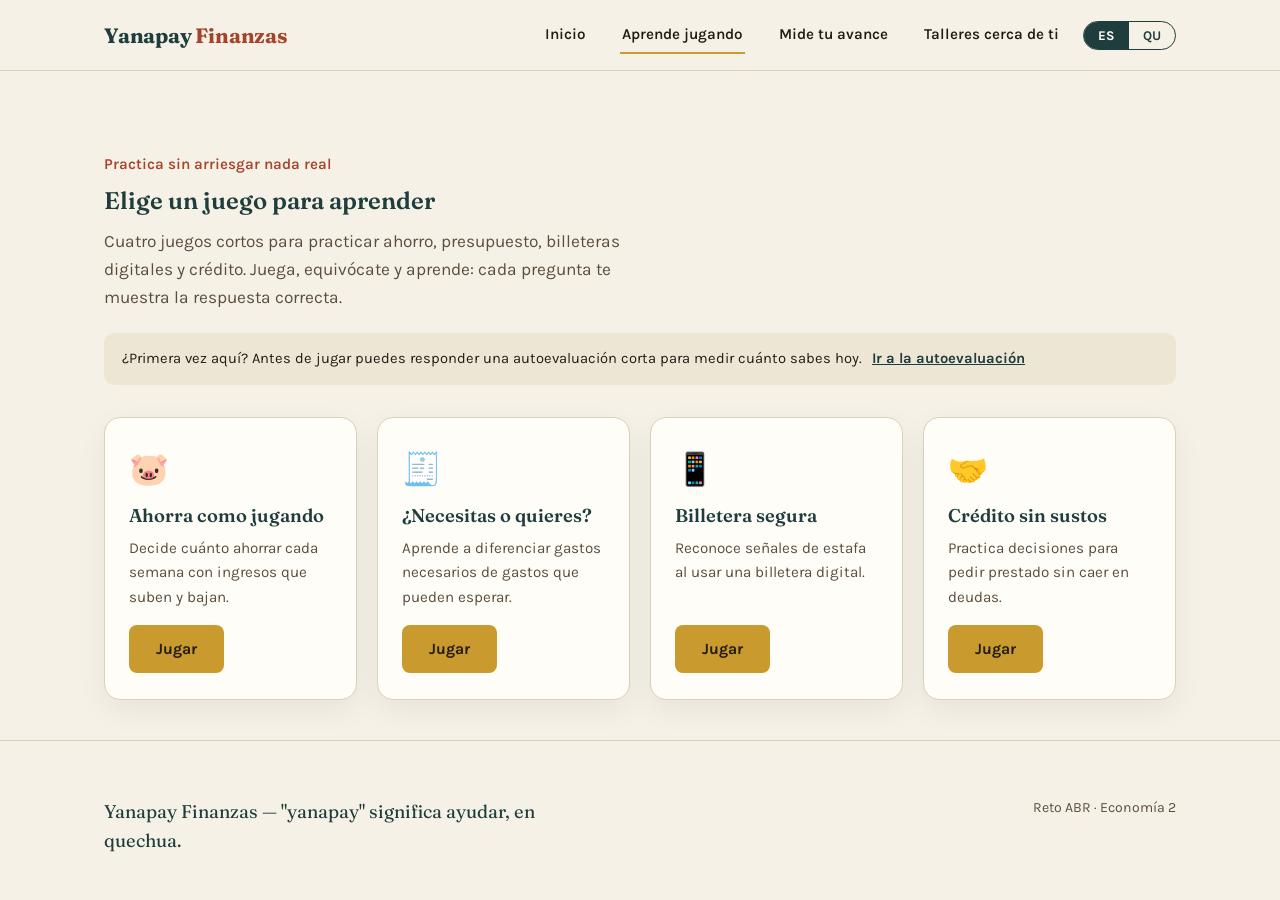
==== ahorro-jugando.html @ 049707a2 "initial commit" ====
<!DOCTYPE html>
<html lang="es">
<head>
<meta charset="UTF-8">
<meta name="viewport" content="width=device-width, initial-scale=1.0">
<title>Aprende a ahorrar jugando — Yanapay Finanzas</title>
<link rel="preconnect" href="https://fonts.googleapis.com">
<link rel="preconnect" href="https://fonts.gstatic.com" crossorigin>
<link href="https://fonts.googleapis.com/css2?family=Fraunces:opsz,wght@9..144,400;9..144,500;9..144,600;9..144,700&family=Karla:wght@400;500;600;700&display=swap" rel="stylesheet">
<link rel="stylesheet" href="css/base.css">
<link rel="stylesheet" href="css/juego.css">
</head>
<body>

<header class="nav">
  <div class="nav-inner">
    <a href="index.html" class="brand">Yanapay <span>Finanzas</span></a>
    <div class="nav-right">
      <nav class="links" id="navLinks">
        <a href="index.html" data-i18n="nav.inicio">Inicio</a>
        <a href="ahorro-jugando.html" data-i18n="nav.juego">Aprende jugando</a>
        <a href="evaluacion.html" data-i18n="nav.autoeval">Mide tu avance</a>
        <a href="talleres.html" data-i18n="nav.talleres">Talleres cerca de ti</a>
      </nav>
      <div class="lang-toggle" id="langToggle">
        <button data-lang="es">ES</button>
        <button data-lang="qu">QU</button>
      </div>
      <button class="menu-btn" id="menuBtn" aria-label="Abrir menú">
        <span></span><span></span><span></span>
      </button>
    </div>
  </div>
</header>

<section style="padding-bottom:40px;">
  <div class="wrap">

    <!-- ===================== HUB: elegir juego ===================== -->
    <div id="gameHub">
      <span class="eyebrow" data-i18n="juego.hub.eyebrow">Practica sin arriesgar nada real</span>
      <h1 data-i18n="juego.hub.title">Elige un juego para aprender</h1>
      <p class="lead" style="margin-top:14px;" data-i18n="juego.hub.lead">Cuatro juegos cortos para practicar ahorro, presupuesto, billeteras digitales y crédito. Juega, equivócate y aprende: cada pregunta te muestra la respuesta correcta.</p>

      <div class="eval-hint">
        <span data-i18n="juego.hub.eval-hint">¿Primera vez aquí? Antes de jugar puedes responder una autoevaluación corta para medir cuánto sabes hoy.</span>
        <a href="evaluacion.html" data-i18n="juego.hub.eval-link">Ir a la autoevaluación</a>
      </div>

      <div class="game-hub-grid">
        <div class="game-card">
          <div class="game-card-icon">🐷</div>
          <h3 data-i18n="juego.card1.title">Ahorra como jugando</h3>
          <p data-i18n="juego.card1.desc">Decide cuánto ahorrar cada semana con ingresos que suben y bajan.</p>
          <button class="btn btn-gold" data-open-game="savings" data-i18n="juego.cta.play">Jugar</button>
        </div>
        <div class="game-card">
          <div class="game-card-icon">🧾</div>
          <h3 data-i18n="juego.card2.title">¿Necesitas o quieres?</h3>
          <p data-i18n="juego.card2.desc">Aprende a diferenciar gastos necesarios de gastos que pueden esperar.</p>
          <button class="btn btn-gold" data-open-game="budget" data-i18n="juego.cta.play">Jugar</button>
        </div>
        <div class="game-card">
          <div class="game-card-icon">📱</div>
          <h3 data-i18n="juego.card3.title">Billetera segura</h3>
          <p data-i18n="juego.card3.desc">Reconoce señales de estafa al usar una billetera digital.</p>
          <button class="btn btn-gold" data-open-game="wallet" data-i18n="juego.cta.play">Jugar</button>
        </div>
        <div class="game-card">
          <div class="game-card-icon">🤝</div>
          <h3 data-i18n="juego.card4.title">Crédito sin sustos</h3>
          <p data-i18n="juego.card4.desc">Practica decisiones para pedir prestado sin caer en deudas.</p>
          <button class="btn btn-gold" data-open-game="credit" data-i18n="juego.cta.play">Jugar</button>
        </div>
      </div>
    </div>

    <!-- ===================== JUEGO 1: Ahorra como jugando ===================== -->
    <div id="board-savings" style="display:none;">
      <button class="back-link" data-back-hub>← <span data-i18n="juego.back">Volver a los juegos</span></button>
      <span class="eyebrow" data-i18n="idx.game-banner.eyebrow">Practica sin arriesgar nada real</span>
      <h1 data-i18n="game.title">Ahorra como jugando</h1>
      <p class="lead" style="margin-top:14px;" data-i18n="game.lead">Eres Rosa, vendes papa y choclo en la feria de tu comunidad. Cada semana ganas algo distinto. Decide cuánto guardar sin quedarte sin nada para gastos del hogar.</p>

      <div class="game-board" id="gameBoard">
        <div class="piggy-wrap">
          <div class="piggy-meter">
            <div class="meter-track"><div class="meter-fill" id="meterFill" style="width:0%;"></div></div>
            <div class="meter-label"><span data-i18n="game.meter.label">Total ahorrado</span>: S/ <span id="totalSaved">0</span></div>
          </div>
          <div class="round-info">
            <div class="week-tag"><span data-i18n="game.week">Semana</span> <span id="weekNum">1</span> / 6</div>
            <h3><span data-i18n="game.income">Ganaste</span> S/ <span id="weekIncome">0</span></h3>
            <p id="weekEvent"></p>
          </div>
        </div>

        <p style="font-weight:700;margin-top:26px;" data-i18n="game.choice.q">¿Cuánto apartas esta semana?</p>
        <div class="choice-row" id="choiceRow"></div>

        <div class="feedback-box" id="feedbackBox"></div>
      </div>

      <div class="game-board" id="resultBoard" style="display:none;">
        <div class="badge-result">
          <div class="medal" id="resultMedal">🥉</div>
          <h3 id="resultBadgeName" data-i18n="game.badge.bronze">Ahorrista bronce</h3>
          <p><span data-i18n="game.result.total">Ahorraste en total</span>: S/ <span id="resultTotal">0</span></p>
          <p id="resultTip" style="max-width:50ch;margin:14px auto 0;color:var(--ink-soft);"></p>
          <div style="margin-top:22px;display:flex;gap:12px;justify-content:center;flex-wrap:wrap;">
            <button class="btn btn-gold" id="playAgainBtn" data-i18n="game.play-again">Jugar de nuevo</button>
            <button class="btn btn-outline" data-back-hub data-i18n="juego.back">Volver a los juegos</button>
          </div>
        </div>
      </div>
    </div>

    <!-- ===================== JUEGO 2: ¿Necesitas o quieres? (Presupuesto) ===================== -->
    <div id="board-budget" style="display:none;">
      <button class="back-link" data-back-hub>← <span data-i18n="juego.back">Volver a los juegos</span></button>
      <span class="eyebrow" data-i18n="idx.lesson.presupuesto.title">Presupuesto</span>
      <h1 data-i18n="juego.card2.title">¿Necesitas o quieres?</h1>
      <p class="lead" style="margin-top:14px;" data-i18n="juego.card2.desc">Aprende a diferenciar gastos necesarios de gastos que pueden esperar.</p>
      <div class="game-board">
        <div class="quiz-area"></div>
        <div class="quiz-result" style="display:none;"></div>
      </div>
    </div>

    <!-- ===================== JUEGO 3: Billetera segura ===================== -->
    <div id="board-wallet" style="display:none;">
      <button class="back-link" data-back-hub>← <span data-i18n="juego.back">Volver a los juegos</span></button>
      <span class="eyebrow" data-i18n="idx.lesson.billeteras.title">Billeteras digitales</span>
      <h1 data-i18n="juego.card3.title">Billetera segura</h1>
      <p class="lead" style="margin-top:14px;" data-i18n="juego.card3.desc">Reconoce señales de estafa al usar una billetera digital.</p>
      <div class="game-board">
        <div class="quiz-area"></div>
        <div class="quiz-result" style="display:none;"></div>
      </div>
    </div>

    <!-- ===================== JUEGO 4: Crédito sin sustos ===================== -->
    <div id="board-credit" style="display:none;">
      <button class="back-link" data-back-hub>← <span data-i18n="juego.back">Volver a los juegos</span></button>
      <span class="eyebrow" data-i18n="idx.lesson.credito.title">Crédito responsable</span>
      <h1 data-i18n="juego.card4.title">Crédito sin sustos</h1>
      <p class="lead" style="margin-top:14px;" data-i18n="juego.card4.desc">Practica decisiones para pedir prestado sin caer en deudas.</p>
      <div class="game-board">
        <div class="quiz-area"></div>
        <div class="quiz-result" style="display:none;"></div>
      </div>
    </div>

  </div>
</section>

<footer>
  <div class="wrap footer-grid">
    <div class="footer-tag" data-i18n="idx.footer.tag">Yanapay Finanzas — "yanapay" significa ayudar, en quechua.</div>
    <div class="footer-meta">
      <span data-i18n="idx.footer.meta">Reto ABR · Economía 2</span>
    </div>
  </div>
</footer>

<script src="js/main.js"></script>
<script src="js/juego.js"></script>
</body>
</html>
---- css/base.css ----
:root{
  --bg:#F5F1E7;
  --bg-alt:#EDE6D5;
  --ink:#241C14;
  --ink-soft:#5C4E3E;
  --primary:#1F3D3D;
  --primary-light:#2E5656;
  --gold:#C99A2E;
  --clay:#A6432B;
  --green:#4C7A5E;
  --line:#DBD0B8;
  --paper:#FFFDF8;
}
*{box-sizing:border-box;}
html{scroll-behavior:smooth;}
body{
  margin:0;
  background:var(--bg);
  color:var(--ink);
  font-family:'Karla',Arial,sans-serif;
  line-height:1.6;
  -webkit-font-smoothing:antialiased;
}
h1,h2,h3{
  font-family:'Fraunces',serif;
  color:var(--primary);
  margin:0;
  line-height:1.15;
  font-weight:600;
}
a{color:inherit;}
img,svg{max-width:100%;display:block;}
.wrap{max-width:1120px;margin:0 auto;padding:0 24px;}
section{padding:80px 0;}
.eyebrow{
  font-size:0.95em;
  color:var(--clay);
  font-weight:600;
  margin-bottom:10px;
  display:inline-block;
}
p.lead{font-size:1.08em;color:var(--ink-soft);max-width:54ch;}

/* NAV */
header.nav{
  position:sticky;top:0;z-index:50;
  background:rgba(245,241,231,0.92);
  backdrop-filter:blur(6px);
  border-bottom:1px solid var(--line);
}
.nav-inner{
  max-width:1120px;margin:0 auto;padding:16px 24px;
  display:flex;align-items:center;justify-content:space-between;
}
.brand{
  font-family:'Fraunces',serif;font-weight:700;font-size:1.3em;
  color:var(--primary);text-decoration:none;letter-spacing:-0.01em;
}
.brand span{color:var(--clay);}
nav.links{display:flex;gap:32px;align-items:center;}
nav.links a{
  text-decoration:none;color:var(--ink);font-weight:600;font-size:0.95em;
  padding:6px 2px;border-bottom:2px solid transparent;transition:border-color .18s;
}
nav.links a:hover,nav.links a.active{border-color:var(--gold);}
.lang-toggle{
  display:flex;border:1.5px solid var(--primary);border-radius:999px;overflow:hidden;
  font-size:0.82em;font-weight:700;
}
.lang-toggle button{
  background:none;border:none;padding:6px 14px;cursor:pointer;color:var(--primary);
  font-family:'Karla',sans-serif;font-weight:700;
}
.lang-toggle button.active{background:var(--primary);color:var(--paper);}
.menu-btn{
  display:none;background:none;border:none;cursor:pointer;flex-direction:column;gap:5px;padding:6px;
}
.menu-btn span{width:24px;height:2.5px;background:var(--ink);display:block;}
.nav-right{display:flex;align-items:center;gap:22px;}

/* BUTTONS */
.cta-row{display:flex;gap:16px;flex-wrap:wrap;}
.btn{
  display:inline-block;padding:14px 26px;border-radius:8px;font-weight:700;
  text-decoration:none;font-size:0.98em;transition:transform .15s, box-shadow .15s;
  border:1.5px solid transparent;cursor:pointer;font-family:'Karla',sans-serif;
}
.btn-primary{background:var(--clay);color:var(--paper);}
.btn-primary:hover{transform:translateY(-2px);box-shadow:0 6px 16px rgba(166,67,43,0.28);}
.btn-ghost{border-color:var(--primary);color:var(--primary);background:none;}
.btn-ghost:hover{background:var(--primary);color:var(--paper);}
.btn-gold{background:var(--gold);color:var(--ink);}
.btn-gold:hover{transform:translateY(-2px);box-shadow:0 6px 16px rgba(201,154,46,0.35);}
.btn:disabled{opacity:0.4;cursor:not-allowed;transform:none;box-shadow:none;}

/* FOOTER */
footer{padding:56px 0 40px;border-top:1px solid var(--line);}
.footer-grid{display:flex;justify-content:space-between;flex-wrap:wrap;gap:24px;}
.footer-tag{font-family:'Fraunces',serif;font-size:1.15em;color:var(--primary);max-width:36ch;}
.footer-meta{color:var(--ink-soft);font-size:0.88em;}

/* NAV responsive (igual en las 3 páginas) */
@media (max-width:860px){
  nav.links{
    position:fixed;top:66px;left:0;right:0;background:var(--bg);
    flex-direction:column;align-items:flex-start;gap:0;
    border-bottom:1px solid var(--line);
    max-height:0;overflow:hidden;transition:max-height .25s ease;
  }
  nav.links.open{max-height:320px;}
  nav.links a{width:100%;padding:16px 24px;border-bottom:1px solid var(--line);}
  .menu-btn{display:flex;}
  .nav-right .lang-toggle{display:none;}
}
@media (max-width:520px){
  section{padding:56px 0;}
}
---- css/juego.css ----
/* Estilos exclusivos de ahorro-jugando.html: hub de juegos, tablero de
   ahorro, medidor, resultado y el motor de quiz (juegos 2, 3 y 4). */

/* ---- Hub de selección de juegos ---- */
.game-hub-grid{
  display:grid;
  grid-template-columns:repeat(auto-fit, minmax(240px, 1fr));
  gap:20px;
  margin-top:32px;
}
.game-card{
  background:var(--paper);border-radius:16px;padding:26px 24px;
  box-shadow:0 10px 30px rgba(0,0,0,0.06);border:1px solid var(--line);
  display:flex;flex-direction:column;gap:10px;
}
.game-card .game-card-icon{font-size:2em;}
.game-card h3{margin:0;font-size:1.15em;color:var(--primary);}
.game-card p{margin:0;color:var(--ink-soft);font-size:0.95em;flex:1;}
.game-card .btn{align-self:flex-start;margin-top:6px;}

/* ---- Tablero del juego 1: Ahorra como jugando ---- */
.game-board{
  background:var(--paper);border-radius:16px;padding:36px;
  box-shadow:0 10px 30px rgba(0,0,0,0.06);margin-top:36px;
}
.piggy-wrap{display:flex;gap:36px;flex-wrap:wrap;align-items:center;}
.piggy-meter{flex:1 1 240px;}
.meter-track{
  height:22px;background:var(--bg-alt);border-radius:999px;overflow:hidden;border:1px solid var(--line);
}
.meter-fill{
  height:100%;background:linear-gradient(90deg,var(--green),var(--gold));width:0%;
  transition:width .5s ease;
}
.meter-label{margin-top:10px;font-weight:700;color:var(--primary);}
.round-info{flex:2 1 320px;}
.round-info .week-tag{color:var(--clay);font-weight:700;font-size:0.9em;}
.round-info h3{margin-top:6px;font-size:1.3em;}
.round-info p{color:var(--ink-soft);}
.choice-row{display:flex;gap:12px;flex-wrap:wrap;margin-top:18px;}
.choice-btn{
  background:var(--bg);border:1.5px solid var(--primary);border-radius:8px;
  padding:12px 18px;font-weight:700;color:var(--primary);cursor:pointer;font-family:'Karla',sans-serif;
}
.choice-btn:hover{background:var(--primary);color:var(--paper);}
.feedback-box{
  margin-top:22px;padding:16px 18px;border-radius:8px;background:var(--bg-alt);
  border-left:4px solid var(--gold);font-size:0.95em;display:none;
}
.feedback-box.show{display:block;}
.badge-result{text-align:center;padding:30px 10px;}
.badge-result .medal{font-size:3em;}
.badge-result h3{margin-top:10px;font-size:1.5em;}

/* Botón secundario simple, usado para "volver a los juegos" */
.btn.btn-outline{
  background:transparent;border:1.5px solid var(--primary);color:var(--primary);
}
.btn.btn-outline:hover{background:var(--primary);color:var(--paper);}
.back-link{
  display:inline-flex;align-items:center;gap:6px;margin-bottom:18px;
  background:none;border:none;color:var(--primary);font-weight:700;
  cursor:pointer;font-family:'Karla',sans-serif;font-size:0.95em;padding:0;
}
.back-link:hover{text-decoration:underline;}

/* ---- Motor de quiz (juegos 2, 3 y 4) ---- */
.quiz-progress{
  font-weight:700;color:var(--clay);font-size:0.9em;margin-bottom:8px;
}
.quiz-prompt{font-size:1.2em;margin:0 0 18px 0;color:var(--primary);}
.quiz-options{display:flex;flex-direction:column;gap:12px;}
.quiz-option{
  text-align:left;background:var(--bg);border:1.5px solid var(--line);border-radius:10px;
  padding:14px 16px;font-family:'Karla',sans-serif;font-size:0.98em;color:var(--text, #1f2937);
  cursor:pointer;transition:border-color .2s ease, background .2s ease;
}
.quiz-option:hover:not(:disabled){border-color:var(--primary);}
.quiz-option:disabled{cursor:default;}
.quiz-option.correct{
  background:#ecfdf5;border-color:var(--green);font-weight:700;
}
.quiz-option.incorrect{
  background:#fef2f2;border-color:#dc2626;
}
.quiz-feedback{
  margin-top:20px;padding:16px 18px;border-radius:8px;background:var(--bg-alt);
  border-left:4px solid var(--gold);font-size:0.95em;display:none;line-height:1.5;
}
.quiz-feedback.show{display:block;}
.quiz-feedback.is-correct{border-left-color:var(--green);}
.quiz-feedback.is-incorrect{border-left-color:#dc2626;}
.quiz-next{margin-top:20px;display:none;}

@media (max-width:520px){
  .piggy-wrap{flex-direction:column;align-items:stretch;}
  .game-hub-grid{grid-template-columns:1fr;}
}

/* ---- Aviso de autoevaluación en el hub ---- */
.eval-hint{
  margin-top:22px;padding:14px 18px;border-radius:10px;background:var(--bg-alt);
  border:1px dashed var(--secondary);font-size:0.92em;display:flex;gap:10px;
  align-items:center;flex-wrap:wrap;
}
.eval-hint a{color:var(--primary);font-weight:700;}

/* ---- Comparación antes/después (evaluacion.html) ---- */
.eval-compare-grid{
  display:grid;grid-template-columns:1fr 1fr;gap:16px;margin:22px 0;
}
.eval-score-box{
  background:var(--bg-alt);border-radius:10px;padding:18px;text-align:center;
}
.eval-score-box .eval-score-label{font-weight:700;color:var(--clay);font-size:0.9em;}
.eval-score-box .eval-score-value{font-size:1.8em;font-weight:700;color:var(--primary);margin-top:6px;}
@media (max-width:520px){
  .eval-compare-grid{grid-template-columns:1fr;}
}
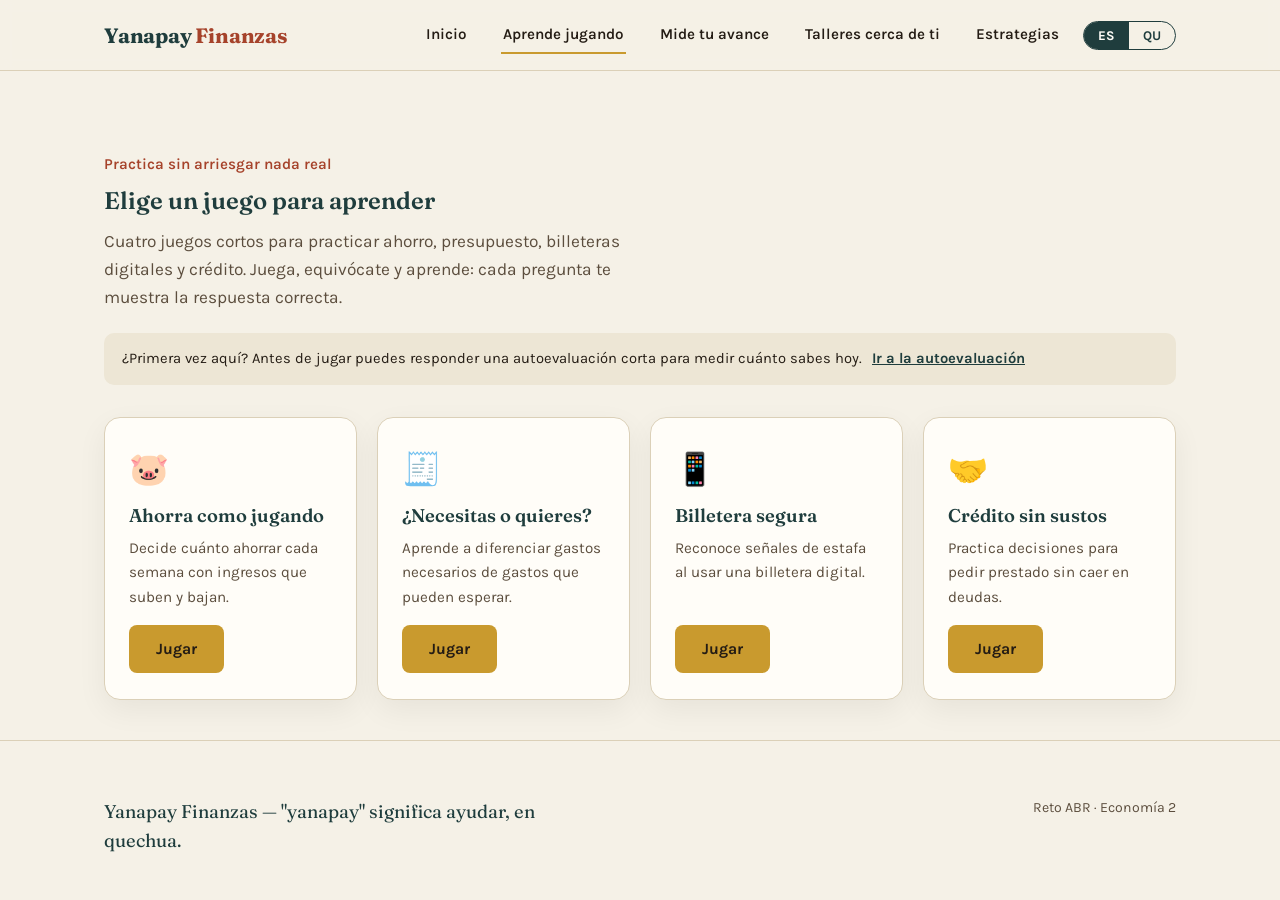
==== commit a29d3982: "initial commit" ====
--- a/ahorro-jugando.html
+++ b/ahorro-jugando.html
@@ -4,11 +4,19 @@
 <meta charset="UTF-8">
 <meta name="viewport" content="width=device-width, initial-scale=1.0">
 <title>Aprende a ahorrar jugando — Yanapay Finanzas</title>
+<link rel="manifest" href="manifest.json">
+<meta name="theme-color" content="#1F3D3D">
+<link rel="icon" href="icons/favicon-32.png" sizes="32x32" type="image/png">
+<link rel="icon" href="icons/favicon-16.png" sizes="16x16" type="image/png">
+<link rel="apple-touch-icon" href="icons/apple-touch-icon.png">
+<meta name="apple-mobile-web-app-capable" content="yes">
+<meta name="apple-mobile-web-app-status-bar-style" content="black-translucent">
+<meta name="apple-mobile-web-app-title" content="Yanapay">
 <link rel="preconnect" href="https://fonts.googleapis.com">
 <link rel="preconnect" href="https://fonts.gstatic.com" crossorigin>
 <link href="https://fonts.googleapis.com/css2?family=Fraunces:opsz,wght@9..144,400;9..144,500;9..144,600;9..144,700&family=Karla:wght@400;500;600;700&display=swap" rel="stylesheet">
 <link rel="stylesheet" href="css/base.css">
-<link rel="stylesheet" href="css/juego.css">
+<link rel="stylesheet" href="css/juego.css?v=2">
 </head>
 <body>
 
@@ -21,6 +29,7 @@
         <a href="ahorro-jugando.html" data-i18n="nav.juego">Aprende jugando</a>
         <a href="evaluacion.html" data-i18n="nav.autoeval">Mide tu avance</a>
         <a href="talleres.html" data-i18n="nav.talleres">Talleres cerca de ti</a>
+        <a href="estrategias.html" data-i18n="nav.estrategias">Estrategias</a>
       </nav>
       <div class="lang-toggle" id="langToggle">
         <button data-lang="es">ES</button>
--- a/css/base.css
+++ b/css/base.css
@@ -110,8 +110,15 @@
   nav.links.open{max-height:320px;}
   nav.links a{width:100%;padding:16px 24px;border-bottom:1px solid var(--line);}
   .menu-btn{display:flex;}
-  .nav-right .lang-toggle{display:none;}
+  .nav-right{gap:12px;}
 }
 @media (max-width:520px){
   section{padding:56px 0;}
+  .nav-inner{padding:16px 16px;}
+  .nav-right{gap:8px;}
+  .lang-toggle button{padding:6px 10px;}
 }
+@media (max-width:360px){
+  .brand{font-size:1.1em;}
+  .lang-toggle button{padding:6px 8px;}
+}
--- a/css/juego.css
+++ b/css/juego.css
@@ -92,8 +92,9 @@
 .quiz-feedback.is-incorrect{border-left-color:#dc2626;}
 .quiz-next{margin-top:20px;display:none;}
 
-@media (max-width:520px){
-  .piggy-wrap{flex-direction:column;align-items:stretch;}
+@media (max-width:600px){
+  .piggy-wrap{flex-direction:column;flex-wrap:nowrap;align-items:stretch;}
+  .piggy-meter,.round-info{flex:none;width:auto;}
   .game-hub-grid{grid-template-columns:1fr;}
 }
 
